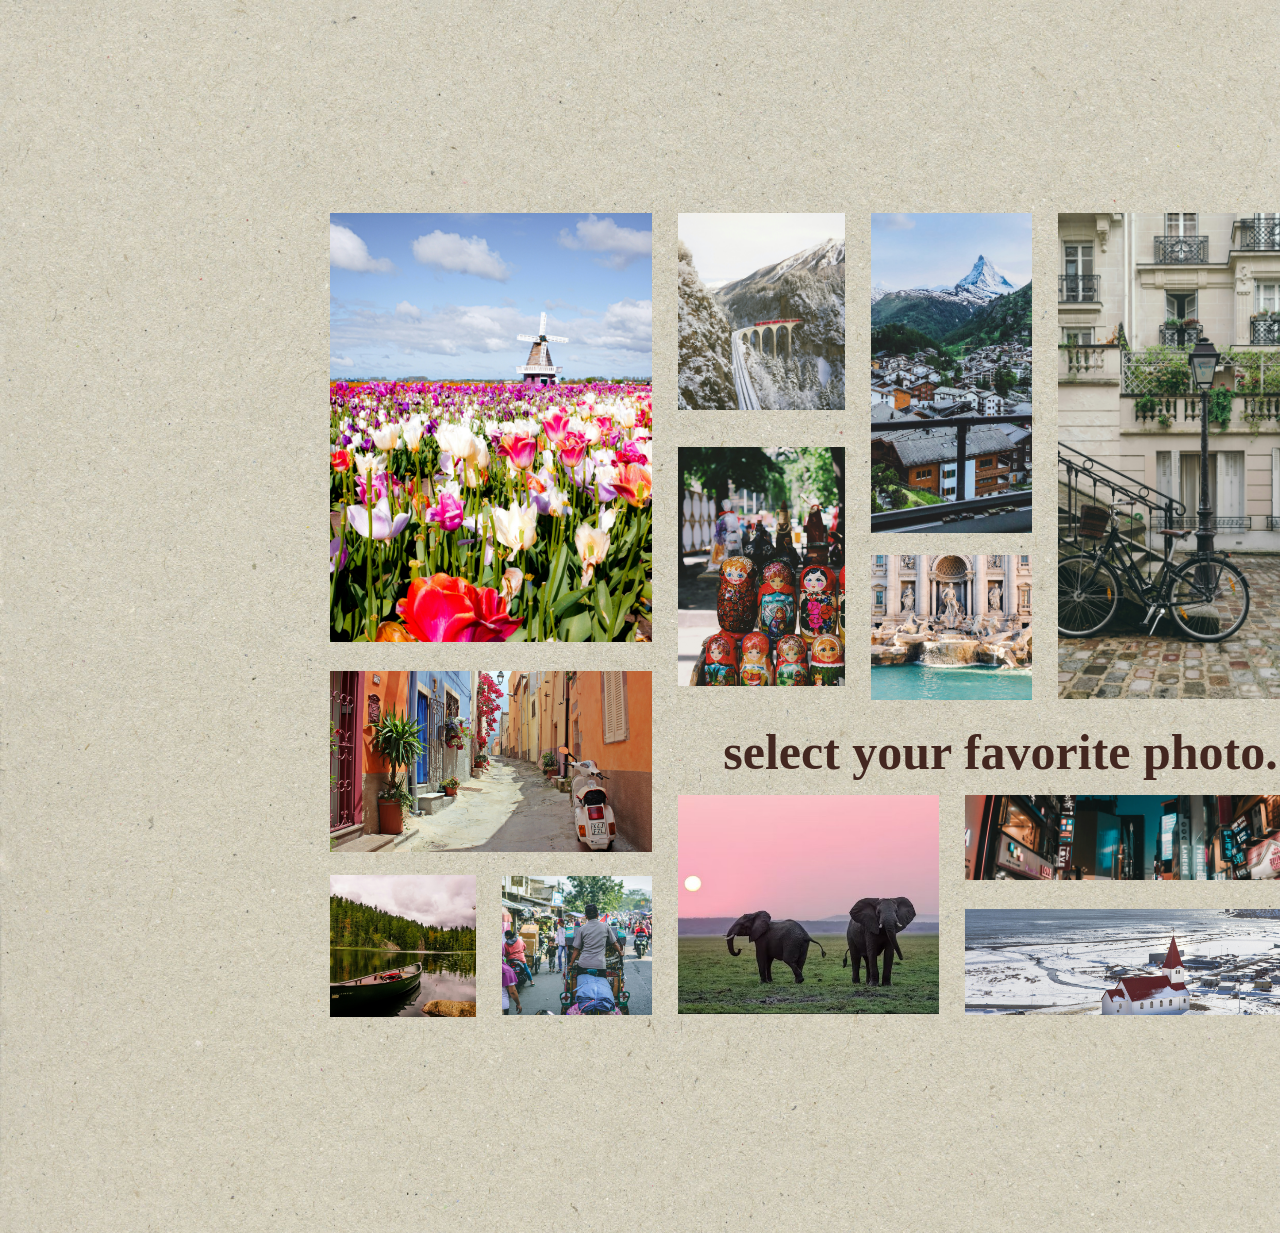
==== index.html @ 60553a6a "second" ====
<!doctype html>
<html lang="ja">
  <head>
    <meta charset="UTF-8" />
    <meta name="viewport" content="width=device-width, initial-scale=1.0" />
    <title>Original</title>
    <link rel="stylesheet" href="style.css" />
  </head>
  <body>
    <section class="container">
      <div class="photos">
        <div class="item1">
          <img src="img/oranda1.jpg" alt="" />
        </div>
        <div class="item2">
          <img src="img/suisu1.jpg" alt="" />
        </div>
        <div class="item3">
          <img src="img/suisu2.jpg" alt="" />
        </div>
        <div class="item4">
          <img src="img/france2.jpg" alt="" />
        </div>
        <div class="item5">
          <img src="img/italia1.jpg" alt="" />
        </div>
        <div class="item6">
          <img src="img/italia3.jpg" alt="" />
        </div>
        <div class="item7">
          <img src="img/ruwanda3.jpg" alt="" />
        </div>
        <div class="item8">
          <img src="img/rosia1.jpg" alt="" />
        </div>
        <div class="item9">
          <img src="img/finland.jpg" alt="" />
        </div>
        <div class="item10">
          <img src="img/korea.jpg" alt="" />
        </div>
        <div class="item11">
          <img src="img/indonesia.jpg" alt="" />
        </div>
        <div class="item12">
          <img src="img/iseland.jpg" alt="" />
        </div>
        <div class="item13">
          <h3>select your favorite photo.</h3>
        </div>
      </div>
    </section>
    <!-- <section class="collection" id="collection"> 
      <h2>France</h2>
      <img src="img/collection.jpg" alt="" />
    </section> -->
  </body>
</html>
---- style.css ----
@font-face {
  font-family: "Konkhmer Sleokchher";
  src: url("font/KonkhmerSleokchher-Regular.ttf") format("truetype");
}

* {
  box-sizing: border-box;
  margin: 0;
  padding: 0;
}
.container {
  background-image: url(img/haikei.jpg);
  background-size: cover;
  padding-top: 50px;
  padding-bottom: 50px;
}
.photos {
  display: grid;
  gap: 16px 26px;
  grid-template-columns: 146px 150px 167px 68px 67px 265px;
  grid-template-rows: 208px 102px 100px 60px 4% 45px 32px 100px;
  margin: 163px 330px;
}

.photos img {
  width: 100%;
  height: auto;
  object-fit: cover;
}

.item1 {
  grid-column: 1/3;
  grid-row: 1/4;
}

.item2 {
  grid-column: 3/4;
  grid-row: 1/2;
}

.item3 {
  grid-column: 4/6;
  grid-row: 1/3;
}

.item4 {
  grid-column: 6/7;
  grid-row: 1/5;
}

.item5 {
  grid-column: 1/3;
  grid-row: 4/7;
}

.item6 {
  grid-column: 4/6;
  grid-row: 3/5;
}

.item7 {
  grid-column: 3/5;
  grid-row: 6/9;
}
.item8 {
  grid-column: 3/4;
  grid-row: 2/5;
  margin-top: 10px;
}
.item9 {
  grid-column: 1/2;
  grid-row: 7/9;
  margin-top: 19px;
}
.item10 {
  grid-column: 5/7;
  grid-row: 6/8;
}
.item11 {
  grid-column: 2/3;
  grid-row: 7/9;
  margin-top: 20px;
}
.item12 {
  grid-column: 5/7;
  grid-row: 8/9;
  margin-top: 5px;
}
.item13 {
  grid-column: 3/7;
  grid-row: 4/5;
  display: flex;
  align-items: flex-end;
  justify-content: center;
}
.item13 h3 {
  font-family: "Konkhmer Sleokchher", system-ul;
  color: #432720;
  font-size: 50px;
  transform: translateY(50px);
}
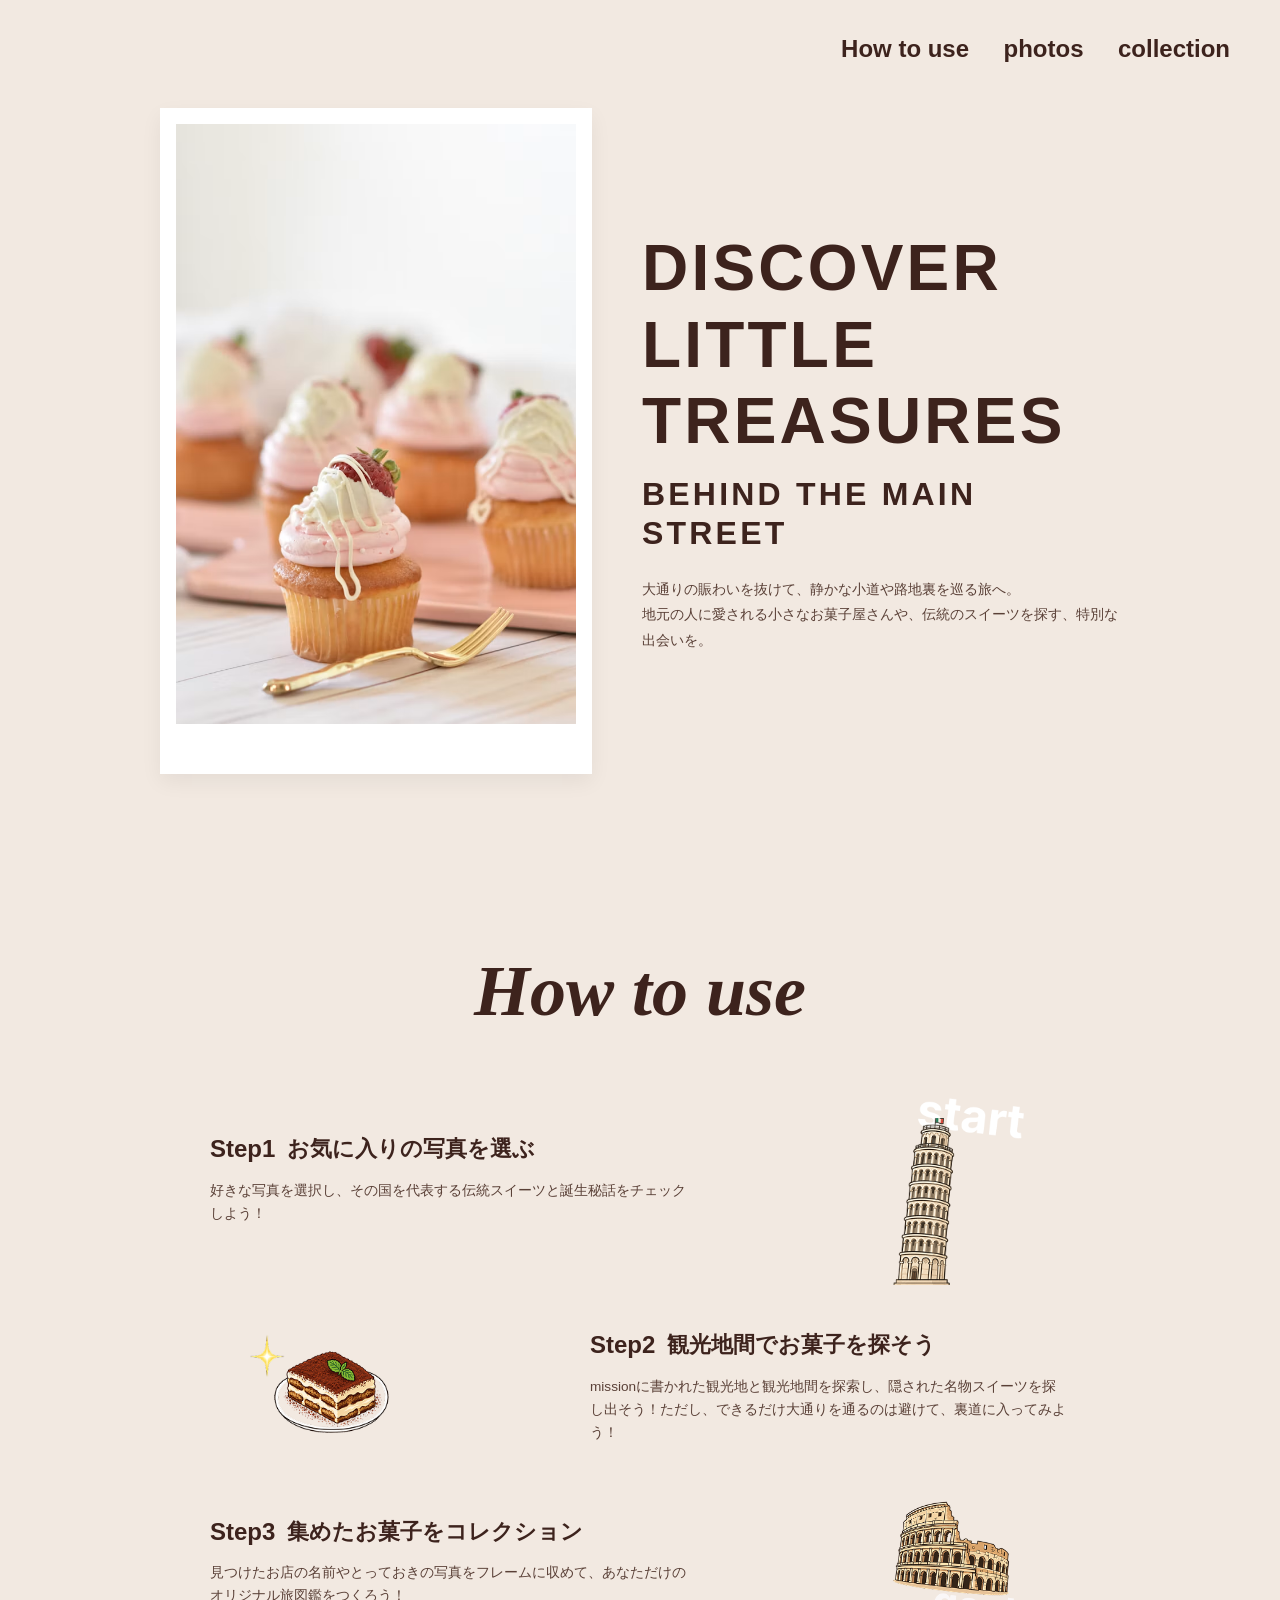
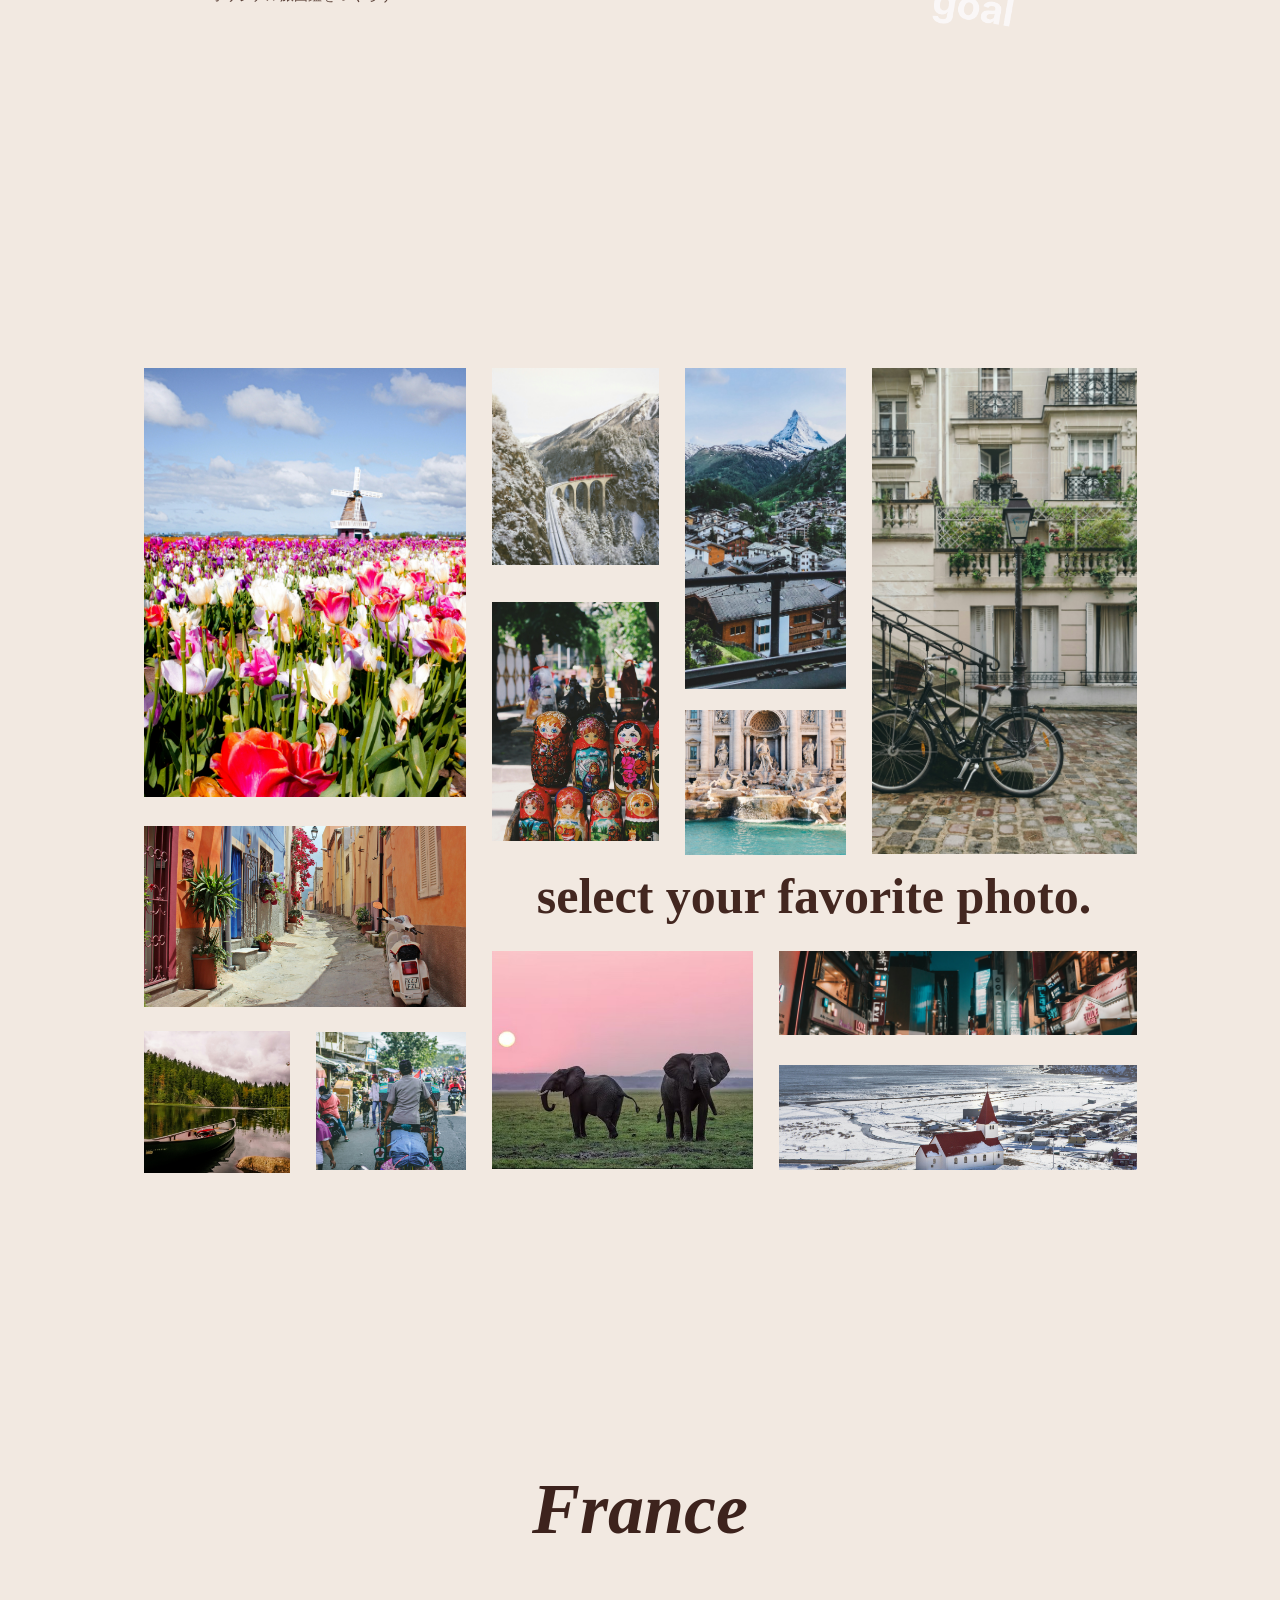
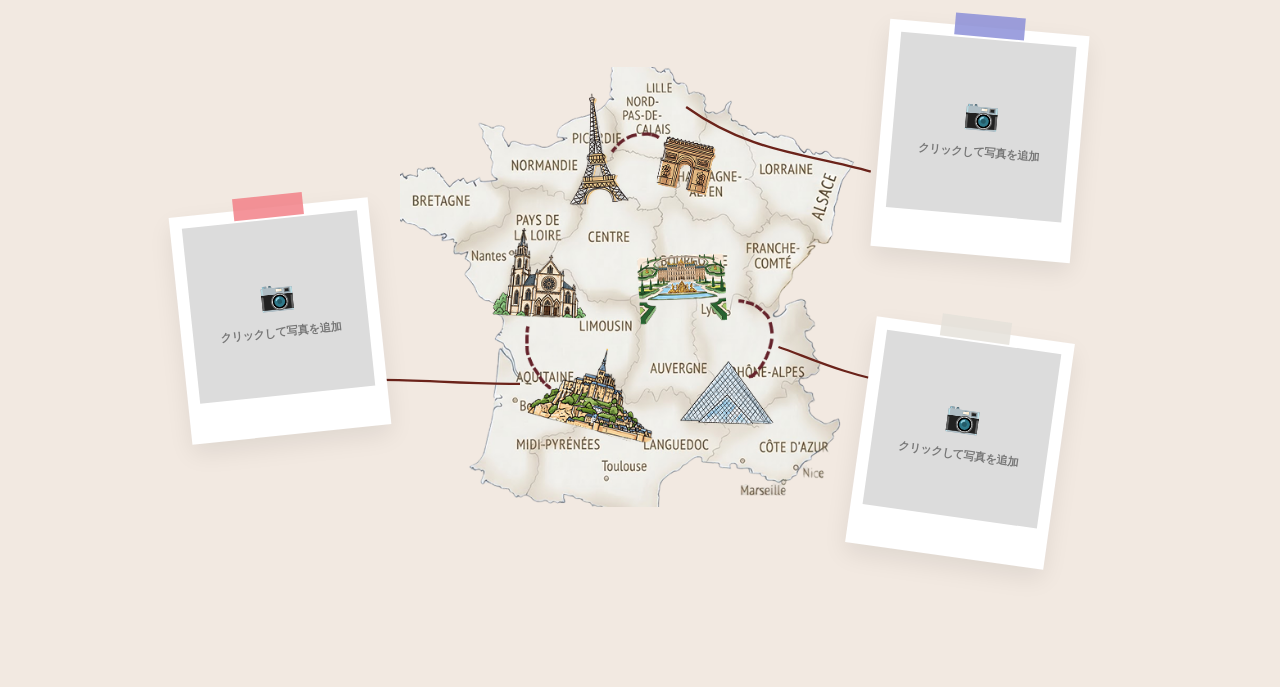
==== commit b1f85cc7: "final" ====
--- a/index.html
+++ b/index.html
@@ -7,7 +7,93 @@
     <link rel="stylesheet" href="style.css" />
   </head>
   <body>
-    <section class="container">
+    <header class="header">
+      <nav class="nav">
+        <a href="#about">How to use</a>
+        <a href="#photos">photos</a>
+        <a href="#collection-section">collection</a>
+      </nav>
+    </header>
+
+    <section class="hero">
+      <div class="hero-inner">
+        <!-- 画像エリア（ポラロイド風の白枠付き） -->
+        <div class="photo-box">
+          <!-- ここにお好きな画像のパスを入れてください -->
+          <img src="img/cupcake.avif" alt="スイーツの写真" class="photo" />
+        </div>
+
+        <!-- テキストエリア -->
+        <div class="content">
+          <h1 class="heading">
+            DISCOVER LITTLE<br />
+            TREASURES<br />
+            <span class="sub-heading">BEHIND THE MAIN STREET</span>
+          </h1>
+          <p class="description">
+            大通りの賑わいを抜けて、静かな小道や路地裏を巡る旅へ。<br />
+            地元の人に愛される小さなお菓子屋さんや、伝統のスイーツを探す、特別な出会いを。
+          </p>
+        </div>
+
+        <!-- 重なって配置される手書き・太字風タイトル -->
+        <!-- <div class="title-overlay">sweet trip</div> -->
+      </div>
+    </section>
+    <section class="how-to-use" id="about">
+      <h2 class="section-title">How to use</h2>
+
+      <div class="step-container">
+        <!-- Step 1 -->
+        <div class="step-item step-1">
+          <div class="step-text">
+            <h3 class="step-heading">
+              <span class="step-num">Step1</span> お気に入りの写真を選ぶ
+            </h3>
+            <p class="step-desc">
+              好きな写真を選択し、その国を代表する伝統スイーツと誕生秘話をチェックしよう！
+            </p>
+          </div>
+          <div class="step-img-box tower-img">
+            <!-- ピサの斜塔イラストなどの画像が入ります -->
+            <img src="img/pisa.png" alt="start" class="step-img" />
+          </div>
+        </div>
+
+        <!-- Step 2 -->
+        <div class="step-item step-2">
+          <div class="step-img-box cake-img">
+            <!-- ティラミス・スイーツイラストなどの画像が入ります -->
+            <img src="img/Group 25.png" alt="sweets" class="step-img" />
+          </div>
+          <div class="step-text">
+            <h3 class="step-heading">
+              <span class="step-num">Step2</span> 観光地間でお菓子を探そう
+            </h3>
+            <p class="step-desc">
+              missionに書かれた観光地と観光地間を探索し、隠された名物スイーツを探し出そう！ただし、できるだけ大通りを通るのは避けて、裏道に入ってみよう！
+            </p>
+          </div>
+        </div>
+
+        <!-- Step 3 -->
+        <div class="step-item step-3">
+          <div class="step-text">
+            <h3 class="step-heading">
+              <span class="step-num">Step3</span> 集めたお菓子をコレクション
+            </h3>
+            <p class="step-desc">
+              見つけたお店の名前やとっておきの写真をフレームに収めて、あなただけのオリジナル旅図鑑をつくろう！
+            </p>
+          </div>
+          <div class="step-img-box colosseum-img">
+            <!-- コロッセオイラストなどの画像が入ります -->
+            <img src="img/corosseo.png" alt="goal" class="step-img" />
+          </div>
+        </div>
+      </div>
+    </section>
+    <section class="container" id="photos">
       <div class="photos">
         <div class="item1">
           <img src="img/oranda1.jpg" alt="" />
@@ -19,7 +105,7 @@
           <img src="img/suisu2.jpg" alt="" />
         </div>
         <div class="item4">
-          <img src="img/france2.jpg" alt="" />
+          <a href="france.html"> <img src="img/france2.jpg" alt="" /></a>
         </div>
         <div class="item5">
           <img src="img/italia1.jpg" alt="" />
@@ -50,9 +136,102 @@
         </div>
       </div>
     </section>
-    <!-- <section class="collection" id="collection"> 
-      <h2>France</h2>
-      <img src="img/collection.jpg" alt="" />
-    </section> -->
+    <section class="collection-section" id="collection-section">
+      <h2 class="section-title">France</h2>
+
+      <div class="map-container">
+        <!-- 中央のフランス地図エリア（※ご自身の地図画像をいれてください） -->
+        <div class="map-box">
+          <img src="img/map.png" alt="フランス地図" class="map-img" />
+        </div>
+
+        <!-- 接続線（※SVGや画像等で表現） -->
+        <svg class="connecting-lines" viewBox="0 0 1000 650">
+          <!-- 左カードへの線 -->
+          <path
+            d="M 370 430 C 280 430, 220 420, 160 430"
+            stroke="#6b231a"
+            stroke-width="2.5"
+            fill="none"
+          />
+          <!-- 右上カードへの線 -->
+          <path
+            d="M 550 130 C 620 180, 680 180, 750 200"
+            stroke="#6b231a"
+            stroke-width="2.5"
+            fill="none"
+          />
+          <!-- 右下カードへの線 -->
+          <path
+            d="M 650 390 C 680 400, 720 420, 780 430"
+            stroke="#6b231a"
+            stroke-width="2.5"
+            fill="none"
+          />
+        </svg>
+
+        <!-- チェキ風カード1（左 / ピンクテープ） -->
+        <div class="polaroid polaroid-left">
+          <div class="tape tape-pink"></div>
+          <label class="photo-upload-area">
+            <input type="file" accept="image/*" class="file-input" />
+            <div class="photo-placeholder">
+              <span class="upload-icon">📷</span>
+              <span class="upload-text">クリックして写真を追加</span>
+            </div>
+            <img class="preview-img" alt="アップロード画像" />
+          </label>
+        </div>
+
+        <!-- チェキ風カード2（右上 / 青テープ） -->
+        <div class="polaroid polaroid-top-right">
+          <div class="tape tape-blue"></div>
+          <label class="photo-upload-area">
+            <input type="file" accept="image/*" class="file-input" />
+            <div class="photo-placeholder">
+              <span class="upload-icon">📷</span>
+              <span class="upload-text">クリックして写真を追加</span>
+            </div>
+            <img class="preview-img" alt="アップロード画像" />
+          </label>
+        </div>
+
+        <!-- チェキ風カード3（右下 / 白テープ） -->
+        <div class="polaroid polaroid-bottom-right">
+          <div class="tape tape-white"></div>
+          <label class="photo-upload-area">
+            <input type="file" accept="image/*" class="file-input" />
+            <div class="photo-placeholder">
+              <span class="upload-icon">📷</span>
+              <span class="upload-text">クリックして写真を追加</span>
+            </div>
+            <img class="preview-img" alt="アップロード画像" />
+          </label>
+        </div>
+      </div>
+    </section>
+
+    <!-- 写真アップロード処理用JavaScript -->
+    <script>
+      document.querySelectorAll(".file-input").forEach((input) => {
+        input.addEventListener("change", function (e) {
+          const file = e.target.files[0];
+          if (file) {
+            const reader = new FileReader();
+            const uploadArea = this.closest(".photo-upload-area");
+            const previewImg = uploadArea.querySelector(".preview-img");
+            const placeholder = uploadArea.querySelector(".photo-placeholder");
+
+            reader.onload = function (event) {
+              previewImg.src = event.target.result;
+              previewImg.style.display = "block";
+              placeholder.style.display = "none";
+            };
+
+            reader.readAsDataURL(file);
+          }
+        });
+      });
+    </script>
   </body>
 </html>
--- a/style.css
+++ b/style.css
@@ -8,18 +8,243 @@
   margin: 0;
   padding: 0;
 }
+/* 全体の基本設定 */
+* {
+  margin: 0;
+  padding: 0;
+  box-sizing: border-box;
+}
+
+body {
+  background-color: #f2e9e1; /* ベージュ背景 */
+  color: #3d231d; /* ブラウン文字色 */
+  font-family:
+    "Helvetica Neue", Arial, "ヒラギノ角ゴ ProN", "Hiragino Kaku Gothic ProN",
+    "メイリオ", sans-serif;
+  line-height: 1.6;
+}
+
+/* ヘッダー */
+.header {
+  padding: 30px 50px 0;
+  text-align: right;
+}
+
+.nav a {
+  color: #3d231d;
+  text-decoration: none;
+  font-weight: bold;
+  font-size: 1.5rem;
+  margin-left: 30px;
+}
+
+/* --- 1セクション目：HERO --- */
+.hero {
+  max-width: 1000px;
+  margin: 40px auto 0;
+  padding: 0 20px 100px;
+}
+
+.hero-inner {
+  position: relative;
+  display: flex;
+  align-items: center;
+  gap: 50px;
+}
+
+.photo-box {
+  flex: 0 0 45%;
+  background-color: #ffffff;
+  padding: 16px 16px 50px 16px;
+  box-shadow: 0 8px 20px rgba(0, 0, 0, 0.06);
+  z-index: 1;
+}
+
+.photo {
+  width: 100%;
+  height: auto;
+  display: block;
+  min-height: 280px;
+  background-color: #eee;
+}
+.content {
+  flex: 1;
+  z-index: 1;
+}
+
+/* 見出し（HTMLのクラス名 .heading に修正） */
+.heading {
+  font-size: 4rem;
+  font-weight: 900;
+  line-height: 1.2;
+  letter-spacing: 0.05em;
+  margin-bottom: 25px;
+}
+
+.sub-heading {
+  display: block;
+  font-size: 2rem;
+  font-weight: 700;
+  margin-top: 15px;
+}
+
+.description {
+  font-size: 0.88rem;
+  color: #5a4037;
+  line-height: 1.8;
+}
+.hero-title-overlay {
+  position: absolute;
+  bottom: -25px;
+  right: 80px;
+  font-size: 4rem;
+  font-weight: bold;
+  font-style: italic;
+  font-family: Georgia, serif;
+  color: #3d231d;
+  z-index: 2;
+  pointer-events: none;
+  white-space: nowrap;
+}
+
+/* --- 2セクション目：How to use --- */
+.how-to-use {
+  max-width: 900px;
+  margin: 0 auto;
+  padding: 60px 20px 120px;
+}
+
+.section-title {
+  text-align: center;
+  font-size: 3.5rem;
+  font-weight: bold;
+  font-style: italic;
+  font-family: Georgia, serif;
+  color: #3d231d;
+  margin-bottom: 50px;
+}
+
+/* ステップ全体レイアウト */
+.step-container {
+  display: flex;
+  flex-direction: column;
+  gap: 40px;
+}
+
+.step-item {
+  display: flex;
+  align-items: center;
+  justify-content: space-between;
+}
+
+/* Step1, Step3 はテキスト左・画像右 */
+.step-1,
+.step-3 {
+  padding-right: 40px;
+}
+
+/* Step2 は画像左・テキスト右 */
+.step-2 {
+  padding-left: 40px;
+}
+
+.step-text {
+  max-width: 480px;
+}
+
+.step-heading {
+  font-size: 1.35rem;
+  font-weight: bold;
+  margin-bottom: 10px;
+  display: flex;
+  align-items: center;
+  gap: 12px;
+}
+
+.step-num {
+  font-size: 1.5rem;
+  font-weight: 900;
+}
+
+.step-desc {
+  font-size: 0.85rem;
+  color: #5a4037;
+  line-height: 1.7;
+}
+
+/* 画像表示枠とバッジ */
+.step-img-box {
+  position: relative;
+  min-width: 120px;
+  min-height: 120px;
+  display: flex;
+  align-items: center;
+  justify-content: center;
+}
+
+.step-img {
+  max-width: 140px;
+  height: auto;
+  display: block;
+}
+
+/* start / goal バッジ */
+.badge {
+  position: absolute;
+  font-family: Arial, sans-serif;
+  font-size: 2.2rem;
+  font-weight: bold;
+  color: #ffffff;
+}
+
+.start-badge {
+  top: 10px;
+  right: -50px;
+}
+
+.goal-badge {
+  bottom: -15px;
+  right: 0px;
+}
+
+/* レスポンシブ（スマホ表示時） */
+@media (max-width: 768px) {
+  .hero-inner {
+    flex-direction: column;
+    gap: 30px;
+  }
+
+  .hero-title-overlay {
+    font-size: 3rem;
+    right: 20px;
+    bottom: -15px;
+  }
+
+  .step-item {
+    flex-direction: column !important;
+    text-align: left;
+    padding: 0 !important;
+    gap: 20px;
+  }
+
+  .step-img-box {
+    align-self: center;
+  }
+}
+
 .container {
-  background-image: url(img/haikei.jpg);
+  background-color: #f2e9e1;
   background-size: cover;
-  padding-top: 50px;
-  padding-bottom: 50px;
+  padding: 50px 20px;
+  width: 100%;
 }
 .photos {
   display: grid;
   gap: 16px 26px;
   grid-template-columns: 146px 150px 167px 68px 67px 265px;
   grid-template-rows: 208px 102px 100px 60px 4% 45px 32px 100px;
-  margin: 163px 330px;
+  margin: 163px auto;
+  width: fit-content;
 }
 
 .photos img {
@@ -99,3 +324,319 @@
   font-size: 50px;
   transform: translateY(50px);
 }
+body {
+  background-color: #f2e9e1;
+  color: #3d231d;
+  font-family: "Helvetica Neue", Arial, sans-serif;
+}
+
+/* セクション設定 */
+.collection-section {
+  max-width: 1000px;
+  margin: 0 auto;
+  padding: 60px 20px 100px;
+  position: relative;
+}
+
+.section-title {
+  text-align: center;
+  font-size: 4.5rem;
+  font-weight: 900;
+  font-style: italic;
+  font-family: Georgia, serif;
+  color: #3d231d;
+  margin-bottom: 20px;
+}
+
+/* マップ・コンテナ */
+.map-container {
+  position: relative;
+  width: 100%;
+  min-height: 600px;
+  display: flex;
+  justify-content: center;
+  align-items: center;
+}
+
+/* 中央の地図画像枠 */
+.map-box {
+  width: 480px;
+  max-width: 90%;
+  z-index: 1;
+}
+
+.map-img {
+  width: 100%;
+  height: auto;
+  display: block;
+}
+
+/* つなぎ線SVG */
+.connecting-lines {
+  position: absolute;
+  top: 0;
+  left: 0;
+  width: 100%;
+  height: 100%;
+  pointer-events: none;
+  z-index: 2;
+}
+
+/* チェキ風ポラロイドカード共通 */
+.polaroid {
+  position: absolute;
+  width: 200px;
+  background-color: #ffffff;
+  padding: 12px 12px 40px 12px;
+  box-shadow: 0 10px 25px rgba(0, 0, 0, 0.08);
+  z-index: 3;
+  transition: transform 0.2s ease;
+}
+
+.polaroid:hover {
+  transform: scale(1.03) rotate(0deg) !important;
+  z-index: 10;
+}
+
+/* 各カードの位置・傾き調整 */
+.polaroid-left {
+  top: 220px;
+  left: 20px;
+  transform: rotate(-6deg);
+}
+
+.polaroid-top-right {
+  top: 40px;
+  right: 40px;
+  transform: rotate(5deg);
+}
+
+.polaroid-bottom-right {
+  bottom: 30px;
+  right: 60px;
+  transform: rotate(8deg);
+}
+
+/* マスキングテープ */
+.tape {
+  position: absolute;
+  top: -12px;
+  left: 50%;
+  transform: translateX(-50%);
+  width: 70px;
+  height: 22px;
+  opacity: 0.85;
+  z-index: 4;
+}
+
+.tape-pink {
+  background-color: #f38289;
+}
+.tape-blue {
+  background-color: #8c90d9;
+}
+.tape-white {
+  background-color: #e6e2db;
+}
+
+/* 写真アップロード・表示エリア */
+.photo-upload-area {
+  display: block;
+  width: 100%;
+  aspect-ratio: 1 / 1;
+  background-color: #dcdcdc;
+  position: relative;
+  cursor: pointer;
+  overflow: hidden;
+}
+
+.file-input {
+  display: none;
+}
+
+.photo-placeholder {
+  width: 100%;
+  height: 100%;
+  display: flex;
+  flex-direction: column;
+  align-items: center;
+  justify-content: center;
+  color: #777777;
+  padding: 10px;
+  text-align: center;
+}
+
+.upload-icon {
+  font-size: 1.8rem;
+  margin-bottom: 6px;
+}
+
+.upload-text {
+  font-size: 0.7rem;
+  font-weight: bold;
+}
+
+.preview-img {
+  width: 100%;
+  height: 100%;
+  object-fit: cover;
+  display: none;
+}
+
+/* レスポンシブ対応 */
+@media (max-width: 768px) {
+  .map-container {
+    flex-direction: column;
+    min-height: auto;
+    gap: 30px;
+  }
+
+  .connecting-lines {
+    display: none;
+  }
+
+  .polaroid {
+    position: static;
+    transform: none !important;
+    width: 240px;
+    margin: 0 auto;
+  }
+}
+
+.france-page {
+  background-color: #f2e9e1;
+}
+
+/* トリコロール・ヘッダー */
+.france-header {
+  width: 100%;
+  margin-bottom: 60px;
+}
+
+.header-flag {
+  display: flex;
+  height: 200px;
+  width: 100%;
+}
+
+.flag-blue {
+  flex: 1;
+  background-color: #b7c4ff;
+}
+
+.flag-white {
+  flex: 1;
+  background-color: #ffffff;
+  display: flex;
+  align-items: center;
+  justify-content: center;
+}
+
+.flag-red {
+  flex: 1;
+  background-color: #ffb7be;
+}
+
+.france-title {
+  font-family: Georgia, serif;
+  font-size: 3.2rem;
+  font-style: italic;
+  font-weight: 900;
+  color: #3d231d;
+  letter-spacing: 0.05em;
+}
+
+/* メインコンテナ */
+.france-container {
+  max-width: 800px;
+  margin: 0 auto;
+  padding: 0 20px 100px;
+  display: flex;
+  flex-direction: column;
+  gap: 80px;
+}
+
+/* 各スイーツブロック */
+.sweets-block {
+  display: flex;
+  align-items: center;
+  justify-content: space-between;
+  gap: 40px;
+}
+
+.flex-right {
+  flex-direction: row;
+}
+
+.flex-left {
+  flex-direction: row-reverse;
+}
+
+/* ミッション画像エリア */
+.mission-img-box {
+  flex: 0 0 220px;
+}
+
+/* スイーツ＋テキストのボックス */
+.content-box {
+  flex: 1;
+  max-width: 380px;
+  display: flex;
+  flex-direction: column;
+  gap: 15px;
+}
+
+/* 画像枠共通 */
+.img-box {
+  display: flex;
+  justify-content: center;
+  align-items: center;
+}
+
+.block-img {
+  width: 100%;
+  height: auto;
+  display: block;
+}
+
+/* 説明テキスト */
+.sweets-desc {
+  font-size: 0.8rem;
+  color: #5a4037;
+  line-height: 1.8;
+  text-align: justify;
+}
+
+/* 下部戻るボタン */
+.back-link-box {
+  text-align: center;
+  border-top: 1px solid #3d231d;
+  padding-top: 25px;
+  width: 200px;
+  margin: 20px auto 0;
+}
+
+.back-link {
+  color: #3d231d;
+  text-decoration: none;
+  font-weight: bold;
+  font-size: 0.9rem;
+}
+
+.back-link:hover {
+  text-decoration: underline;
+}
+
+/* レスポンシブ対応 */
+@media (max-width: 768px) {
+  .sweets-block {
+    flex-direction: column !important;
+    gap: 30px;
+  }
+
+  .mission-img-box,
+  .content-box {
+    width: 100%;
+    max-width: 320px;
+  }
+}
